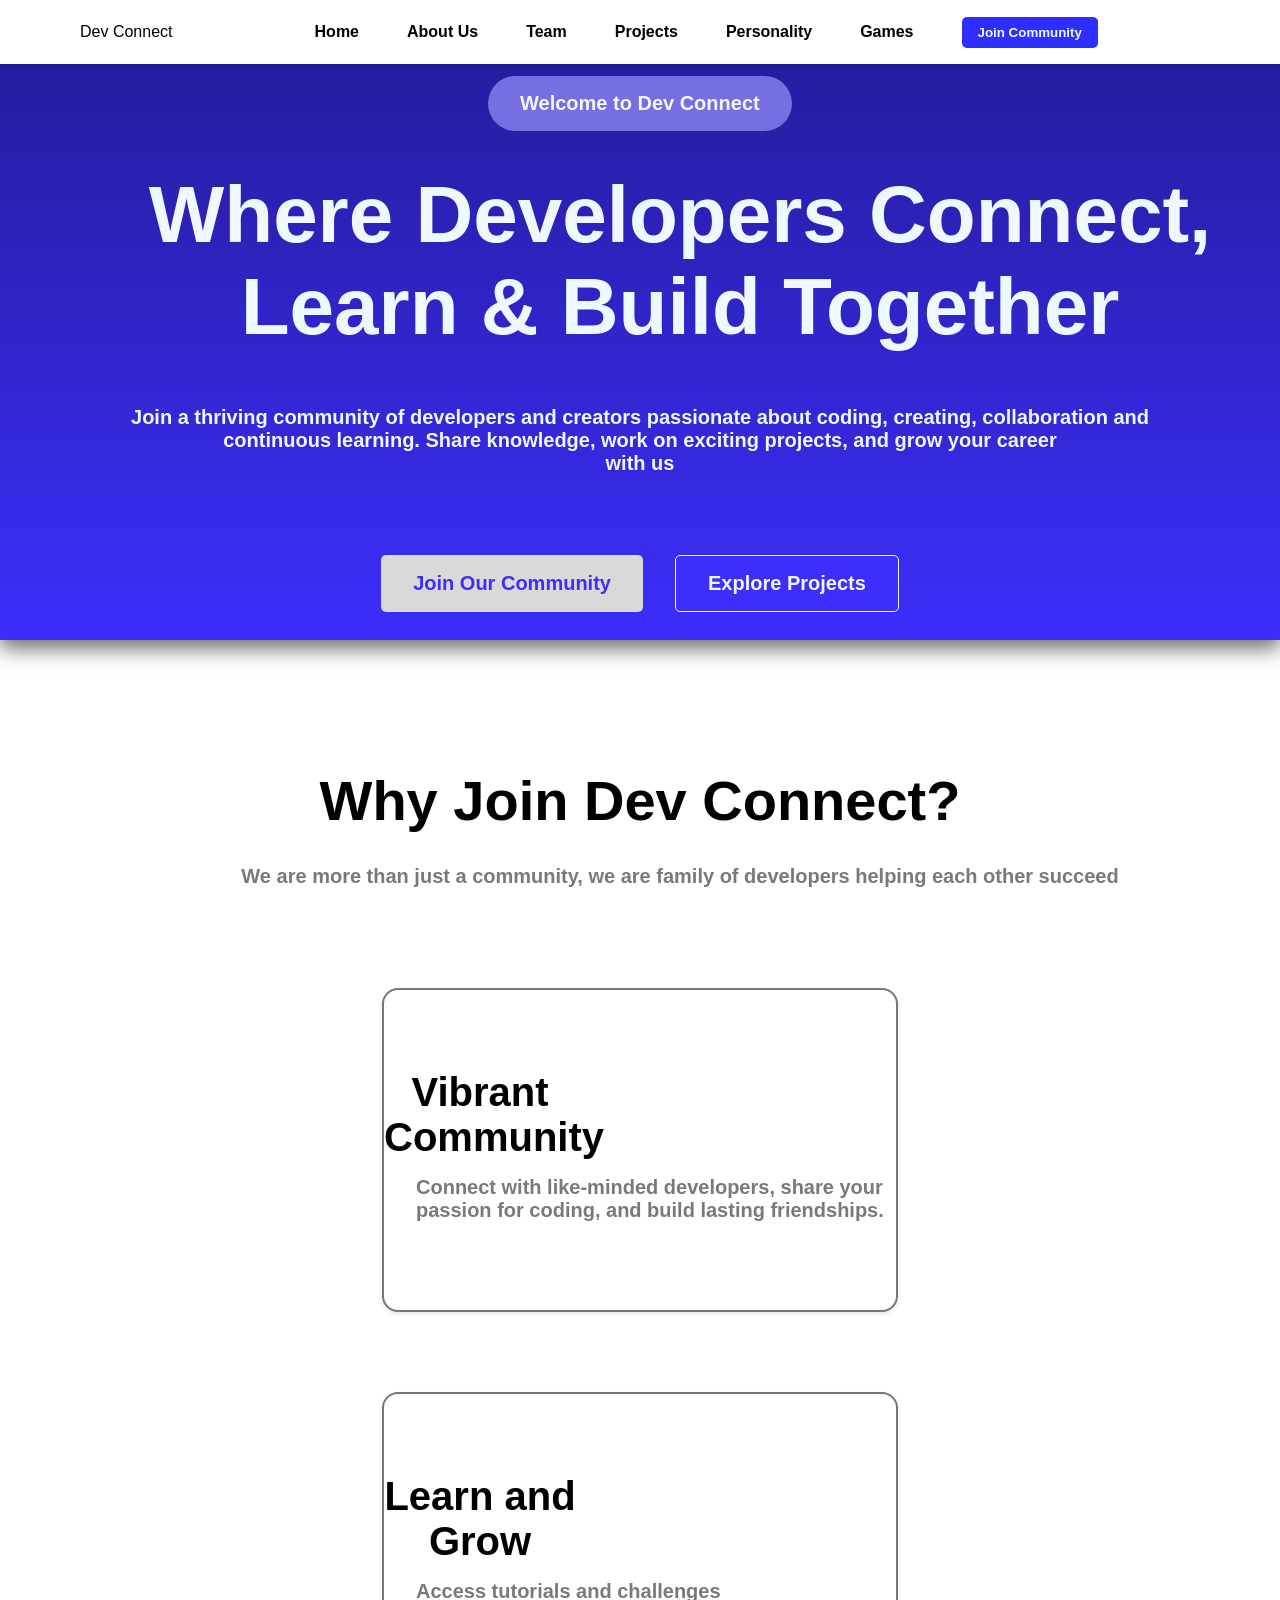
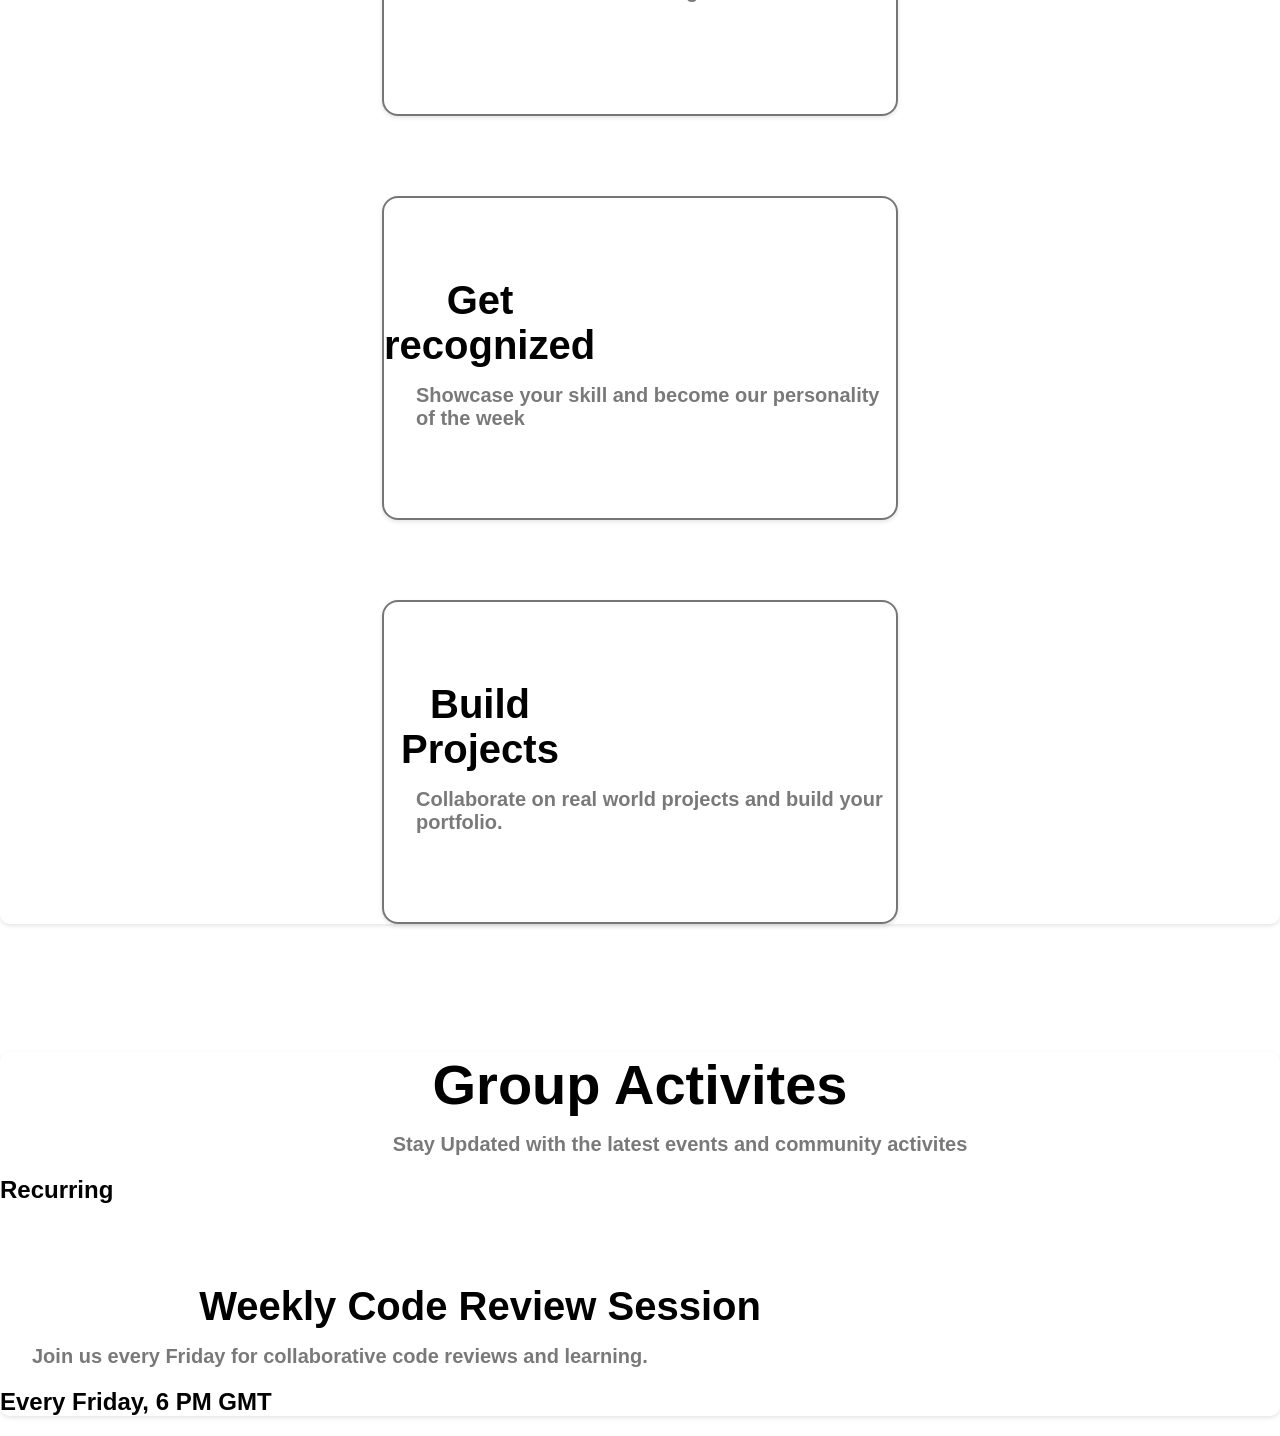
==== index.html @ ca30c30d "first commit" ====
<!DOCTYPE html>
<html lang="en">
<head>
    <meta charset="UTF-8">
    <meta name="viewport" content="width=device-width, initial-scale=1.0">
    <title>DevConnect</title>
    <link rel="stylesheet" href="style.css">
</head>
<body>

    <!------------------------------Header --------------------------------------------->

<header>
    <nav class="nav bd-grid">
        <div>
            <a href="#home" class="nav__logo">Dev Connect</a>
        </div>

            <div class="nav__menu" id="nav-menu">
                <ul class="nav__list">
                    <li class="nav__item"><a href="#home" class="nav__link active-link">Home</a></li>
                    <li class="nav__item"><a href="#about-us" class="nav__link">About Us</a></li>
                    <li class="nav__item"><a href="#team" class="nav__link">Team</a></li>
                    <li class="nav__item"><a href="#projects" class="nav__link">Projects</a></li>
                    <li class="nav__item"><a href="#personality" class="nav__link">Personality</a></li>
                    <li class="nav__item"><a href="#games" class="nav__link">Games</a></li>
                    <button>Join Community</button>
                        
                </ul>
            </div>

                <div class="nav__toggle" id="nav-toggle">
                    <i class='bx bx-menu'></i>
                </div>
    </nav>
</header>

<!------------------------------------------------HOME ------------------------------------------------------->

<div class="intro">
    <div class="welcome">Welcome to Dev Connect</div>
    <h1>Where Developers Connect,<br> Learn & Build Together</h1>
    <p class="p-home">Join a thriving community of developers and creators passionate about coding, creating, collaboration and <br> continuous learning. Share knowledge, work on exciting projects, and grow your career <br> with us</p>
            
    <div class="btn-div">
            <button class="community-btn"> Join Our Community</button> 
            <button class="explore-btn"> Explore Projects</button>
    </div>
</div>

<article class="art-home">
    <h1 class="article">Why Join Dev Connect?</h1>
    <p class="p-article">We are more than just a community, we are family of developers helping each other succeed</p>

    <div class="article-content">
        <h1 class="h1-cont">Vibrant Community</h1>
         <p class="p-cont">Connect with like-minded developers, share your passion for coding, and build lasting friendships.</p>
    </div>

    <div class="article-content">
        <h1 class="h1-cont">Learn and Grow</h1>
         <p class="p-cont">Access tutorials and challenges</p>
    </div>

    <div class="article-content">
        <h1 class="h1-cont">Get recognized</h1>
         <p class="p-cont">Showcase your skill and become our personality of the week</p>
    </div>

    <div class="article-content">
        <h1 class="h1-cont">Build Projects</h1>
         <p class="p-cont">Collaborate on real world projects and build your portfolio.</p>
    </div>

</article>



<article>
    <h1 class="article">Group Activites</h1>
    <p class="p-article">Stay Updated with the latest events and community activites</p>
        
    <div class="div-act">
            <div class="recurring">
                <h2 class="h2-act">Recurring</h2>
            </div>
        <h1 class="h1-cont">Weekly Code Review Session</h1>
        <p class="p-cont">Join us every Friday for collaborative code reviews and learning.</p>
        <h2 class="h2-cont">Every Friday, 6 PM GMT</h2>
    </div>



</article>



</body>
</html>
---- style.css ----
:root {
    --header-height: 4rem;
    --font-semi: 600;
    --hue-color: 240;
    --first-color: #F0F8FF;
    --second-color: #0004ffd3;
    --third-color: #000000;
    --gradient-1: #231B95;
    --gradient-2: #3C2EFB;
    --body-font: "Poppins", sans-serif;
    --big-font-size: 5rem;
    --h2-font-size: 1.25rem;
    --normal-font-size: .938rem;
    --smaller-font-size: .75rem;
}

/*=============================================== NAV =================================================*/
/* .nav {
    display: flex;
    gap: 100%;
    font-family: 'Poppins', sans-serif;
    margin-left: 5rem;
    align-items: center;
    width: 10rem;
}

.nav ul {
    display: flex;
    list-style: none;
    gap: 2rem;
    align-items: center;
    padding-left: 1rem;
}

li {
    width: 5rem;
    color: black;
} */


header {
    position: fixed;
    top: 0;
    left: 0;
    width: 100%;
    background-color: #fff;
    box-shadow: 0 2px 4px rgba(0, 0, 0, 0.1);
    z-index: 1000;
}

body {
    margin: 0;
    padding: 0;
    font-family: 'Poppins', sans-serif;
    width: 100%;
}

/*=============================================== NAV =================================================*/
.nav {
    display: flex;
    justify-content: space-between;
    align-items: center;
    padding: 0 5rem;
    height: var(--header-height);
    font-family: var(--body-font);
}

.nav ul {
    display: flex;
    list-style: none;
    gap: 3rem;
    align-items: center;
}

.nav li {
    color: var(--first-color);
    font-weight: var(--font-semi);
}

.nav a {
    color: var(--third-color);
    text-decoration: none;
    transition: color 0.3s ease;
}

.nav a:hover {
    color: var(--second-color);
}

button {
    background-color: var(--second-color);
    color: var(--first-color);
    border: none;
    padding: 0.5rem 1rem;
    border-radius: 5px;
    font-family: 'Poppins', sans-serif;
    font-weight: 600;
    cursor: pointer;
}

/*=======================================HOME =========================================*/
.intro {
  display: flex;
  flex-direction: column;
  justify-content: center;
  align-items: center;
  background: linear-gradient(180deg, var(--gradient-1), var(--gradient-2));
  width: screen;
  max-height: 29rem;
  height: 35rem;
  padding: 9rem 0 2rem 0;
  box-shadow: 0 8px 20px rgba(3, 2, 4, 0.6);
}

.welcome {
  color: #f0f8ff;
  font-family: "Poppins", sans-serif;
  font-weight: 600;
  font-size: var(--h2-font-size);
  background-color: #766fe2;
  width: 17rem;
  border-radius: 100px;
  padding: 1rem 0 1rem 2rem;
  margin: 1rem 0 -1rem 0;
  position: static;
}

h1 {
    color: #F0F8FF;
    font-family: 'Poppins', sans-serif;
    font-weight: 600;
    margin-left: 5rem;
    text-align: center;
    font-size: var(--big-font-size);
}

p {
    color: #F0F8FF;
    font-family: 'Poppins', sans-serif;
    font-weight: 600;
    margin-left: 5rem;
    text-align: center;
    font-size: var(--h2-font-size);
}

.p-home {
    margin: 0 0 5rem 0;
}

.community-btn {
    display: block;
    background-color: #D9D9D9;
    padding: 1rem 2rem;
    border-radius: 5px;
    font-size: var(--h2-font-size);
    color: #3C2EFB;
}

.explore-btn {
    display: block;
    background-color: #3C2EFB;
    padding: 1rem 2rem;
    border-radius: 5px;
    font-size: var(--h2-font-size);
    color: #F0F8FF;
    border-color: #F0F8FF;
    border: 1px solid #F0F8FF;
}

.btn-div {
    display: flex;
    gap: 2rem;
    justify-content: center;
    margin-bottom: 5rem;
    position: sticky;
}

/*===============================Article =================================*/

article {
    width: 100%;
    border-radius: 10px;
    box-shadow: 0 2px 4px rgba(0, 0, 0, 0.1);
    max-height: 400rem;
    /* padding: 5rem 0 5rem 5rem; */
}

.art-home {
  display: flex;
  flex-direction: column;
  justify-content: center;
  align-items: center;
}


.article {
    text-align: center;
    color: var(--third-color);
    font-family: var(--body-font);
    font-size: 3.5rem;
    font-weight: var(--font-semi);
    margin: 8rem 0 1rem 0 ;
}

.p-article {
    text-align: center;
    color: #00000086;
    font-family: var(--body-font);
    font-size: var(--h2-font-size);
    font-weight: 600;
    margin-top: 1rem;
}

.article-content {
    justify-content: center;
    margin: 5rem 0 0 0;
    border: 2px solid #635d5dd8;
    width: 40%;
    height: 20rem;
    border-radius: 1rem;
    box-shadow: 0 2px 4px rgba(0, 0, 0, 0.1);
}

.h1-cont {
    text-align: center;
    color: var(--third-color);
    font-family: var(--body-font);
    font-size: 2.5rem;
    margin: 5rem 20rem 0 0;
}

.p-cont {
    text-align: left;
    color: #00000086;
    font-family: var(--body-font);
    font-size: var(--h2-font-size);
    font-weight: 600;
    margin: 1rem 0 0 2rem;
}
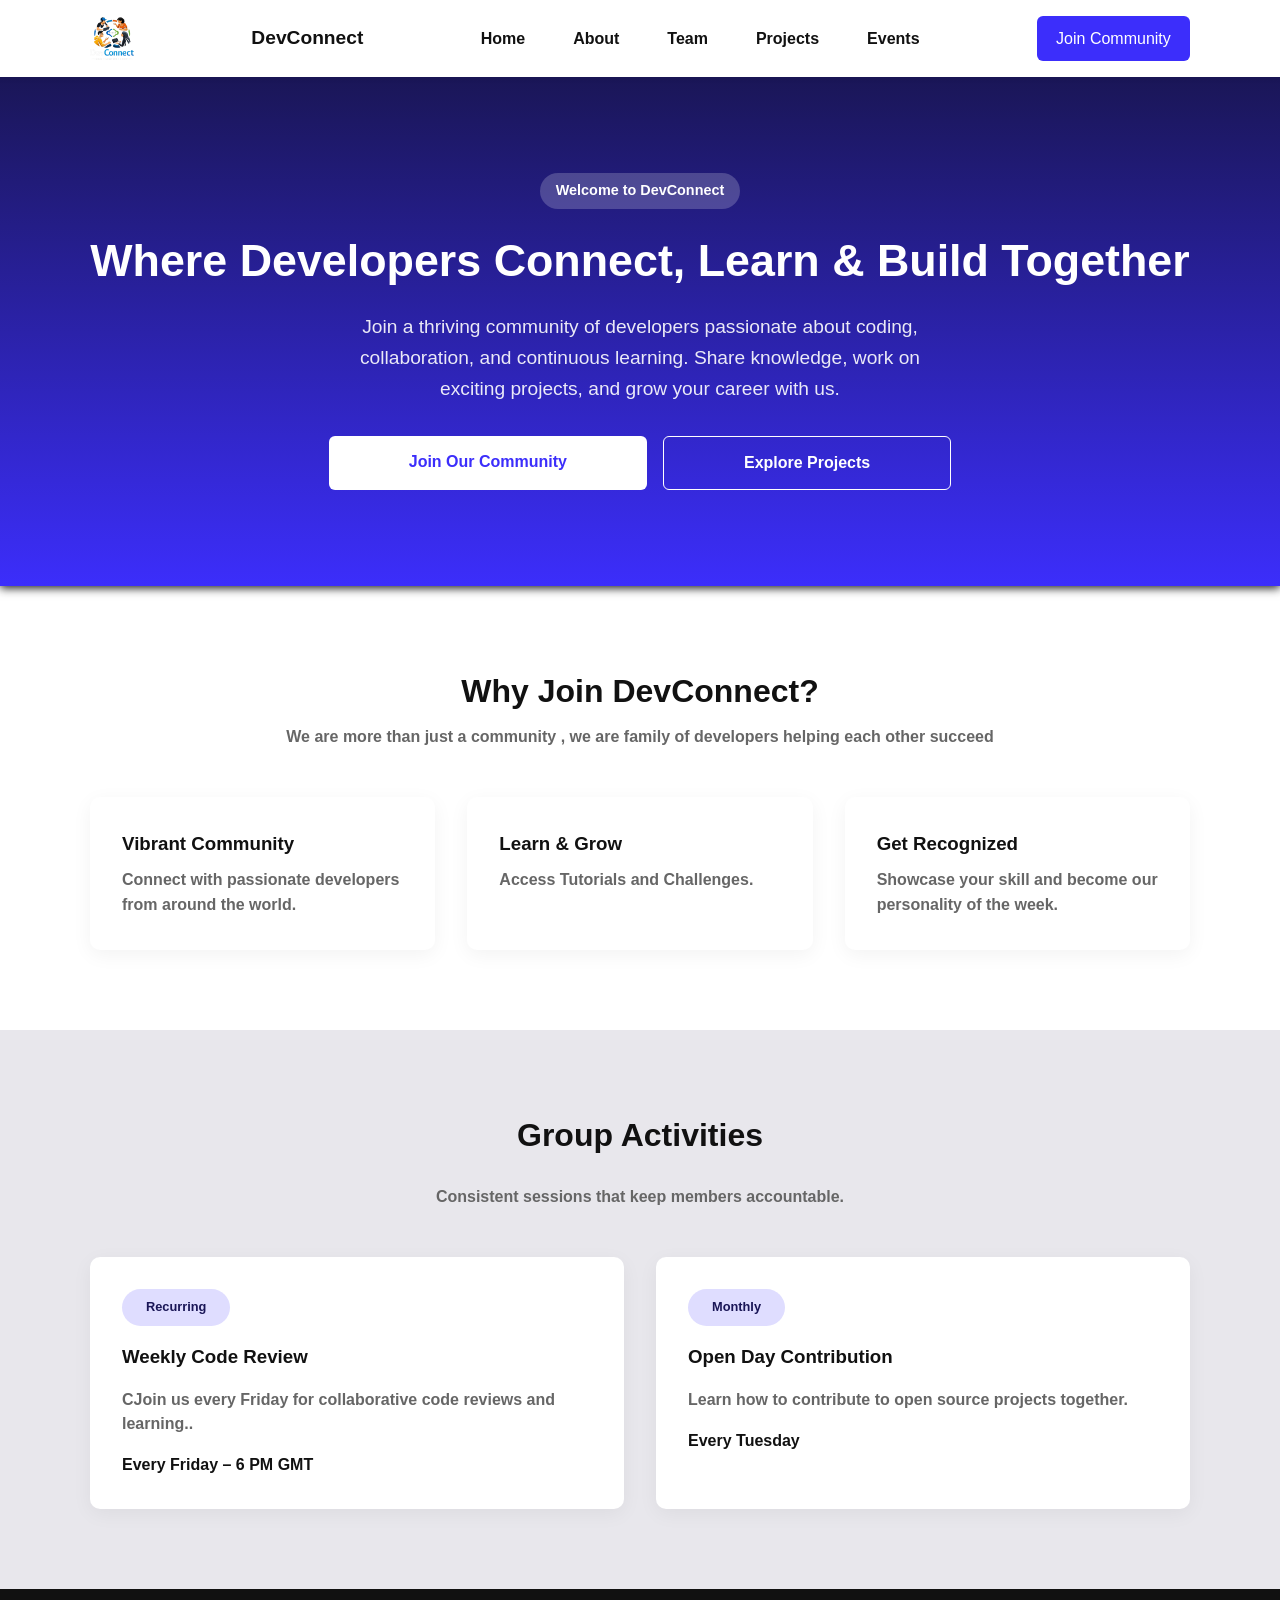
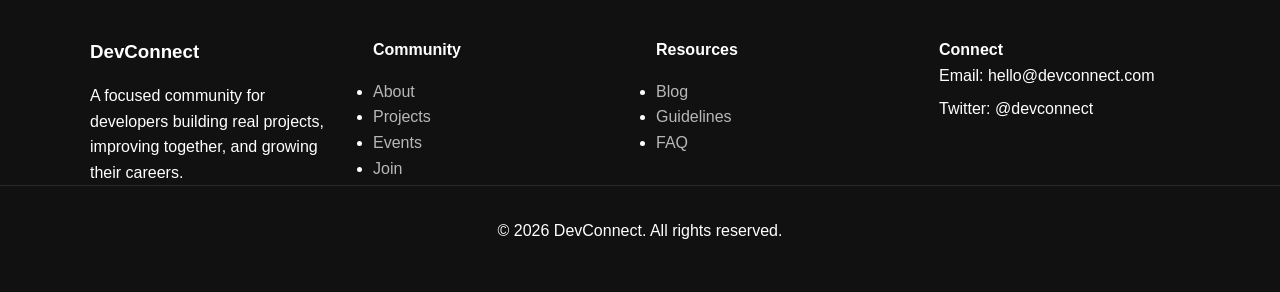
==== commit 0bfe487f: "changed the whole code" ====
--- a/index.html
+++ b/index.html
@@ -1,99 +1,154 @@
 <!DOCTYPE html>
 <html lang="en">
 <head>
-    <meta charset="UTF-8">
-    <meta name="viewport" content="width=device-width, initial-scale=1.0">
-    <title>DevConnect</title>
-    <link rel="stylesheet" href="style.css">
+  <meta charset="UTF-8" />
+  <meta name="viewport" content="width=device-width, initial-scale=1.0" />
+  <title>DevConnect</title>
+  <link rel="stylesheet" href="style.css" />
 </head>
 <body>
 
-    <!------------------------------Header --------------------------------------------->
+<header class="header">
+  <div class="container nav">
+    <img src="images/logo-1.png" alt="">
+    <a href="#" class="logo">DevConnect</a>
 
-<header>
-    <nav class="nav bd-grid">
-        <div>
-            <a href="#home" class="nav__logo">Dev Connect</a>
-        </div>
+    <nav>
+      <ul class="nav-links">
+        <li><a href="#">Home</a></li>
+        <li><a href="#">About</a></li>
+        <li><a href="#">Team</a></li>
+        <li><a href="#">Projects</a></li>
+        <li><a href="#">Events</a></li>
+      </ul>
+    </nav>
 
-            <div class="nav__menu" id="nav-menu">
-                <ul class="nav__list">
-                    <li class="nav__item"><a href="#home" class="nav__link active-link">Home</a></li>
-                    <li class="nav__item"><a href="#about-us" class="nav__link">About Us</a></li>
-                    <li class="nav__item"><a href="#team" class="nav__link">Team</a></li>
-                    <li class="nav__item"><a href="#projects" class="nav__link">Projects</a></li>
-                    <li class="nav__item"><a href="#personality" class="nav__link">Personality</a></li>
-                    <li class="nav__item"><a href="#games" class="nav__link">Games</a></li>
-                    <button>Join Community</button>
-                        
-                </ul>
-            </div>
-
-                <div class="nav__toggle" id="nav-toggle">
-                    <i class='bx bx-menu'></i>
-                </div>
-    </nav>
+    <a href="#" class="btn-primary">Join Community</a>
+  </div>
 </header>
 
-<!------------------------------------------------HOME ------------------------------------------------------->
+<!------------------------------------------------- HERO ----------------------------------------------------->
+<section class="hero">
+  <div class="container hero-content">
+    <span class="badge">Welcome to DevConnect</span>
+    <h1>Where Developers Connect, Learn & Build Together</h1>
+    <p class="hero-paragraph">
+      Join a  thriving community of developers passionate about  coding, collaboration, and  continuous learning. Share knowledge, work on exciting projects, and grow your career
+        with us. 
+    </p>
 
-<div class="intro">
-    <div class="welcome">Welcome to Dev Connect</div>
-    <h1>Where Developers Connect,<br> Learn & Build Together</h1>
-    <p class="p-home">Join a thriving community of developers and creators passionate about coding, creating, collaboration and <br> continuous learning. Share knowledge, work on exciting projects, and grow your career <br> with us</p>
-            
-    <div class="btn-div">
-            <button class="community-btn"> Join Our Community</button> 
-            <button class="explore-btn"> Explore Projects</button>
+    <div class="hero-buttons">
+      <a href="#" class="btn-light">Join Our Community</a>
+      <a href="#" class="btn-outline">Explore Projects</a>
     </div>
-</div>
+  </div>
+</section>
 
-<article class="art-home">
-    <h1 class="article">Why Join Dev Connect?</h1>
-    <p class="p-article">We are more than just a community, we are family of developers helping each other succeed</p>
-
-    <div class="article-content">
-        <h1 class="h1-cont">Vibrant Community</h1>
-         <p class="p-cont">Connect with like-minded developers, share your passion for coding, and build lasting friendships.</p>
+<!--------------------------------------------- WHY JOIN --------------------------------------------------->
+<section class="section">
+  <div class="container">
+    <div class="section-header">
+      <h2>Why Join DevConnect?</h2>
+      <p class="sectio-paragraph">We are more than just a community , we are family of developers helping each other succeed</p>
     </div>
 
-    <div class="article-content">
-        <h1 class="h1-cont">Learn and Grow</h1>
-         <p class="p-cont">Access tutorials and challenges</p>
+    <div class="grid-3">
+      <div class="card">
+        <h3>Vibrant Community</h3>
+        <p class="card-paragraph">Connect with passionate developers from around the world.</p>
+      </div>
+
+      <div class="card">
+        <h3>Learn & Grow</h3>
+        <p class="card-paragraph">Access Tutorials and Challenges.</p>
+      </div>
+
+      <div class="card">
+        <h3>Get Recognized </h3>
+        <p class="card-paragraph">Showcase your skill and become our personality of the week.</p>
+      </div>
+      
+      <!-- <div class="card">
+        <h3>Get Recognized </h3>
+        <p class="card-paragraph">Collaborate on real world projects and build your portfolio.</p>
+      </div> -->
+
+    </div>
+  </div>
+</section>
+
+<!------------------------------------------------ EVENTS -------------------------------------------------------->
+
+<section class="section alt-bg">
+  <div class="container">
+    <div class="section-header">
+      <h2>Group Activities</h2>
+      <p class="event-p">Consistent sessions that keep members accountable.</p>
     </div>
 
-    <div class="article-content">
-        <h1 class="h1-cont">Get recognized</h1>
-         <p class="p-cont">Showcase your skill and become our personality of the week</p>
+    <div class="grid-2">
+      <div class="event-card">
+        <span class="event-badge">Recurring</span>
+        <h3>Weekly Code Review</h3>
+        <p class="event-p">CJoin us every Friday for collaborative code reviews and learning..</p>
+        <strong>Every Friday – 6 PM GMT</strong>
+      </div>
+
+      <div class="event-card">
+        <span class="event-badge">Monthly</span>
+        <h3>Open Day Contribution</h3>
+        <p class="event-p">Learn how to contribute to open source projects together.</p>
+        <strong>Every Tuesday</strong>
+      </div>
+    </div>
+  </div>
+</section>
+
+<!------------------------------------ FOOTER --------------------------------------------->
+
+<footer class="footer">
+  <div class="container footer-grid">
+
+    <div class="footer-brand">
+      <h3>DevConnect</h3>
+      <p>
+        A focused community for developers building real projects,
+        improving together, and growing their careers.
+      </p>
     </div>
 
-    <div class="article-content">
-        <h1 class="h1-cont">Build Projects</h1>
-         <p class="p-cont">Collaborate on real world projects and build your portfolio.</p>
+    <div class="footer-links">
+      <h4>Community</h4>
+      <ul>
+        <li><a href="#">About</a></li>
+        <li><a href="#">Projects</a></li>
+        <li><a href="#">Events</a></li>
+        <li><a href="#">Join</a></li>
+      </ul>
     </div>
 
-</article>
-
-
-
-<article>
-    <h1 class="article">Group Activites</h1>
-    <p class="p-article">Stay Updated with the latest events and community activites</p>
-        
-    <div class="div-act">
-            <div class="recurring">
-                <h2 class="h2-act">Recurring</h2>
-            </div>
-        <h1 class="h1-cont">Weekly Code Review Session</h1>
-        <p class="p-cont">Join us every Friday for collaborative code reviews and learning.</p>
-        <h2 class="h2-cont">Every Friday, 6 PM GMT</h2>
+    <div class="footer-links">
+      <h4>Resources</h4>
+      <ul>
+        <li><a href="#">Blog</a></li>
+        <li><a href="#">Guidelines</a></li>
+        <li><a href="#">FAQ</a></li>
+      </ul>
     </div>
 
+    <div class="footer-contact">
+      <h4>Connect</h4>
+      <p>Email: hello@devconnect.com</p>
+      <p>Twitter: @devconnect</p>
+    </div>
 
+  </div>
 
-</article>
-
+  <div class="footer-bottom">
+    <p>© 2026 DevConnect. All rights reserved.</p>
+  </div>
+</footer>
 
 
 </body>
-</html>+</html>
--- a/style.css
+++ b/style.css
@@ -1,239 +1,347 @@
 :root {
-    --header-height: 4rem;
-    --font-semi: 600;
-    --hue-color: 240;
-    --first-color: #F0F8FF;
-    --second-color: #0004ffd3;
-    --third-color: #000000;
-    --gradient-1: #231B95;
-    --gradient-2: #3C2EFB;
-    --body-font: "Poppins", sans-serif;
-    --big-font-size: 5rem;
-    --h2-font-size: 1.25rem;
-    --normal-font-size: .938rem;
-    --smaller-font-size: .75rem;
-}
-
-/*=============================================== NAV =================================================*/
-/* .nav {
-    display: flex;
-    gap: 100%;
-    font-family: 'Poppins', sans-serif;
-    margin-left: 5rem;
+  --primary: #3C2EFB;
+  --primary-dark: #1a1657;
+  --light: #F0F8FF;
+  --dark: #111;
+  --gray: #666;
+  --max-width: 1100px;
+}
+
+* {
+  box-sizing: border-box;
+  margin: 0;
+  padding: 0;
+}
+
+body {
+  font-family: "Poppins", sans-serif;
+  line-height: 1.6;
+  color: var(--dark);
+}
+
+.container {
+  width: 90%;
+  max-width: var(--max-width);
+  margin: auto;
+}
+
+/* ================= NAV ================= */
+
+.header {
+  background: #fff;
+  box-shadow: 0 2px 6px rgba(0,0,0,0.05);
+  position: sticky;
+  top: 0;
+  z-index: 1000;
+}
+
+.nav {
+  display: flex;
+  justify-content: space-between;
+  align-items: center;
+  padding: 1rem 0;
+}
+
+.logo {
+  font-weight: 700;
+  font-size: 1.2rem;
+  text-decoration: none;
+  color: var(--dark);
+}
+
+.nav-links {
+  list-style: none;
+  display: flex;
+  gap: 3rem;
+}
+
+.nav-links a {
+  text-decoration: none;
+  color: var(--dark);
+  font-weight: 600;
+}
+
+.btn-primary {
+  background: var(--primary);
+  color: white;
+  padding: 0.6rem 1.2rem;
+  border-radius: 6px;
+  text-decoration: none;
+}
+
+img {
+  max-width: 4%;
+  display: block;
+}
+
+/* ================= HERO ================= */
+
+.hero {
+  background: linear-gradient(180deg, var(--primary-dark), var(--primary));
+  color: white;
+  padding: 6rem 0;
+  text-align: center;
+  box-shadow: 0 2px 9px rgba(0, 0, 0, 0.904);
+}
+
+.hero h1 {
+  font-size: 2.8rem;
+  margin: 1rem 0;
+}
+
+.hero p {
+  max-width: 600px;
+  margin: auto;
+  opacity: 0.9;
+}
+
+.badge {
+  display: inline-block;
+  font-weight: 600;
+  background: rgba(255,255,255,0.2);
+  padding: 0.4rem 1rem;
+  border-radius: 50px;
+  font-size: 0.9rem;
+}
+
+.hero-buttons {
+  margin-top: 2rem;
+  display: flex;
+  justify-content: center;
+  gap: 1rem;
+  flex-wrap: wrap;
+}
+
+.btn-light {
+  background: white;
+  color: var(--primary);
+  padding: 0.8rem 5rem;
+  font-weight: 600;
+  border-radius: 6px;
+  text-decoration: none;
+}
+
+.btn-outline {
+  border: 1px solid white;
+  color: white;
+  font-weight: 600;
+  padding: 0.8rem 5rem;
+  border-radius: 6px;
+  text-decoration: none;
+}
+
+.sectio-paragraph {
+    color: var(--gray);
+    font-size: 1rem;
+    line-height: 1.5;
+    font-weight: 600;
+}
+
+.card-paragraph {
+    color: var(--gray);
+    font-size: 1rem;
+    font-weight: 600;
+    /* line-height: 1.4; */
+    margin-top: 0.5rem;
+}
+
+.hero-paragraph {
+    font-size: 1.2rem;
+    line-height: 1.6;
+    /* max-width: 700px; */
+    /* margin: 1rem auto 0; */
+    font-weight: 500;
+}
+/* ================= SECTIONS ================= */
+
+.section {
+  padding: 5rem 0;
+}
+
+.section-header {
+  text-align: center;
+  margin-bottom: 3rem;
+}
+
+.section-header h2 {
+  font-size: 2rem;
+  margin-bottom: 0.5rem;
+}
+
+.section-header p {
+  color: var(--gray);
+}
+
+/* ================= GRID ================= */
+
+.grid-3 {
+  display: grid;
+  grid-template-columns: repeat(3, 1fr);
+  gap: 2rem;
+}
+
+.grid-2 {
+  display: grid;
+  grid-template-columns: repeat(2, 1fr);
+  gap: 2rem;
+}
+
+.card, .event-card {
+  padding: 2rem;
+  border-radius: 10px;
+  background: #fff;
+  box-shadow: 0 5px 20px rgba(0,0,0,0.05);
+}
+
+.event-badge {
+  display: inline-block;
+  background: #DFDDFF;
+  color: var(--primary-dark);
+  padding: 0.5rem 1.5rem;
+  font-weight: 600;
+  border-radius: 50px;
+  font-size: 0.8rem;
+  margin-bottom: 1rem;
+}
+
+.alt-bg {
+  background: #C5C4CF66;
+}
+
+.event-p {
+    color: var(--gray);
+    font-size: 1rem;
+    line-height: 1.5;
+    font-weight: 600;
+    margin-bottom: 1rem;
+    padding: 1rem 0 0 0 ;
+}
+
+/* ==============================================Footer ========================================== */
+
+.footer {
+  background: var(--dark);
+  color: white;
+  padding: 3rem 0;
+}
+
+.footer-grid {
+  display: grid;
+  grid-template-columns: repeat(4, 1fr);
+  gap: 2rem;
+}
+
+.footer-brand h3 {
+  margin-bottom: 1rem;
+}
+
+.footer-links h4 {
+  margin-bottom: 1rem;
+}
+
+.footer-links ul li a {
+  color: rgba(255,255,255,0.7);
+  text-decoration: none;
+}
+
+.footer-contact p {
+  margin-bottom: 0.5rem;
+}
+
+.footer-bottom {
+  text-align: center;
+  padding-top: 2rem;
+  border-top: 1px solid rgba(255,255,255,0.1);
+}
+
+/* ================= RESPONSIVE ================= */
+
+/* @media (max-width: 900px) {
+  .grid-3 {
+    grid-template-columns: 1fr 1fr;
+  }
+
+  .grid-2 {
+    grid-template-columns: 1fr;
+  }
+
+  .hero h1 {
+    font-size: 2.2rem;
+  }
+}
+
+@media (max-width: 600px) {
+  .nav-links {
+    display: none;
+  }
+
+  .hero h1 {
+    font-size: 1.8rem;
+  }
+
+  .grid-3 {
+    grid-template-columns: 1fr;
+  }
+} */
+
+@media (max-width: 992px) {
+
+  .grid-3 {
+    grid-template-columns: repeat(2, 1fr);
+  }
+
+  .footer-grid {
+    grid-template-columns: repeat(2, 1fr);
+  }
+
+  .hero h1 {
+    font-size: 2.4rem;
+  }
+
+  .btn-light,
+  .btn-outline {
+    padding: 0.8rem 3rem;
+  }
+}
+
+@media (max-width: 768px) {
+
+  /* Navigation */
+  .nav-links {
+    display: none;
+  }
+
+  /* Hero */
+  .hero {
+    padding: 4rem 0;
+  }
+
+  .hero h1 {
+    font-size: 2rem;
+  }
+
+  .hero-paragraph {
+    font-size: 1rem;
+  }
+
+  .hero-buttons {
+    flex-direction: column;
     align-items: center;
-    width: 10rem;
-}
-
-.nav ul {
-    display: flex;
-    list-style: none;
-    gap: 2rem;
-    align-items: center;
-    padding-left: 1rem;
-}
-
-li {
-    width: 5rem;
-    color: black;
-} */
-
-
-header {
-    position: fixed;
-    top: 0;
-    left: 0;
-    width: 100%;
-    background-color: #fff;
-    box-shadow: 0 2px 4px rgba(0, 0, 0, 0.1);
-    z-index: 1000;
-}
-
-body {
-    margin: 0;
-    padding: 0;
-    font-family: 'Poppins', sans-serif;
-    width: 100%;
-}
-
-/*=============================================== NAV =================================================*/
-.nav {
-    display: flex;
-    justify-content: space-between;
-    align-items: center;
-    padding: 0 5rem;
-    height: var(--header-height);
-    font-family: var(--body-font);
-}
-
-.nav ul {
-    display: flex;
-    list-style: none;
-    gap: 3rem;
-    align-items: center;
-}
-
-.nav li {
-    color: var(--first-color);
-    font-weight: var(--font-semi);
-}
-
-.nav a {
-    color: var(--third-color);
-    text-decoration: none;
-    transition: color 0.3s ease;
-}
-
-.nav a:hover {
-    color: var(--second-color);
-}
-
-button {
-    background-color: var(--second-color);
-    color: var(--first-color);
-    border: none;
-    padding: 0.5rem 1rem;
-    border-radius: 5px;
-    font-family: 'Poppins', sans-serif;
-    font-weight: 600;
-    cursor: pointer;
-}
-
-/*=======================================HOME =========================================*/
-.intro {
-  display: flex;
-  flex-direction: column;
-  justify-content: center;
-  align-items: center;
-  background: linear-gradient(180deg, var(--gradient-1), var(--gradient-2));
-  width: screen;
-  max-height: 29rem;
-  height: 35rem;
-  padding: 9rem 0 2rem 0;
-  box-shadow: 0 8px 20px rgba(3, 2, 4, 0.6);
-}
-
-.welcome {
-  color: #f0f8ff;
-  font-family: "Poppins", sans-serif;
-  font-weight: 600;
-  font-size: var(--h2-font-size);
-  background-color: #766fe2;
-  width: 17rem;
-  border-radius: 100px;
-  padding: 1rem 0 1rem 2rem;
-  margin: 1rem 0 -1rem 0;
-  position: static;
-}
-
-h1 {
-    color: #F0F8FF;
-    font-family: 'Poppins', sans-serif;
-    font-weight: 600;
-    margin-left: 5rem;
+  }
+
+  .btn-light,
+  .btn-outline {
+    width: 80%;
     text-align: center;
-    font-size: var(--big-font-size);
-}
-
-p {
-    color: #F0F8FF;
-    font-family: 'Poppins', sans-serif;
-    font-weight: 600;
-    margin-left: 5rem;
-    text-align: center;
-    font-size: var(--h2-font-size);
-}
-
-.p-home {
-    margin: 0 0 5rem 0;
-}
-
-.community-btn {
-    display: block;
-    background-color: #D9D9D9;
-    padding: 1rem 2rem;
-    border-radius: 5px;
-    font-size: var(--h2-font-size);
-    color: #3C2EFB;
-}
-
-.explore-btn {
-    display: block;
-    background-color: #3C2EFB;
-    padding: 1rem 2rem;
-    border-radius: 5px;
-    font-size: var(--h2-font-size);
-    color: #F0F8FF;
-    border-color: #F0F8FF;
-    border: 1px solid #F0F8FF;
-}
-
-.btn-div {
-    display: flex;
-    gap: 2rem;
-    justify-content: center;
-    margin-bottom: 5rem;
-    position: sticky;
-}
-
-/*===============================Article =================================*/
-
-article {
-    width: 100%;
-    border-radius: 10px;
-    box-shadow: 0 2px 4px rgba(0, 0, 0, 0.1);
-    max-height: 400rem;
-    /* padding: 5rem 0 5rem 5rem; */
-}
-
-.art-home {
-  display: flex;
-  flex-direction: column;
-  justify-content: center;
-  align-items: center;
-}
-
-
-.article {
-    text-align: center;
-    color: var(--third-color);
-    font-family: var(--body-font);
-    font-size: 3.5rem;
-    font-weight: var(--font-semi);
-    margin: 8rem 0 1rem 0 ;
-}
-
-.p-article {
-    text-align: center;
-    color: #00000086;
-    font-family: var(--body-font);
-    font-size: var(--h2-font-size);
-    font-weight: 600;
-    margin-top: 1rem;
-}
-
-.article-content {
-    justify-content: center;
-    margin: 5rem 0 0 0;
-    border: 2px solid #635d5dd8;
-    width: 40%;
-    height: 20rem;
-    border-radius: 1rem;
-    box-shadow: 0 2px 4px rgba(0, 0, 0, 0.1);
-}
-
-.h1-cont {
-    text-align: center;
-    color: var(--third-color);
-    font-family: var(--body-font);
-    font-size: 2.5rem;
-    margin: 5rem 20rem 0 0;
-}
-
-.p-cont {
-    text-align: left;
-    color: #00000086;
-    font-family: var(--body-font);
-    font-size: var(--h2-font-size);
-    font-weight: 600;
-    margin: 1rem 0 0 2rem;
-}+  }
+
+  /* Grids */
+  .grid-3,
+  .grid-2 {
+    grid-template-columns: 1fr;
+  }
+
+  .section {
+    padding: 3rem 0;
+  }
+}
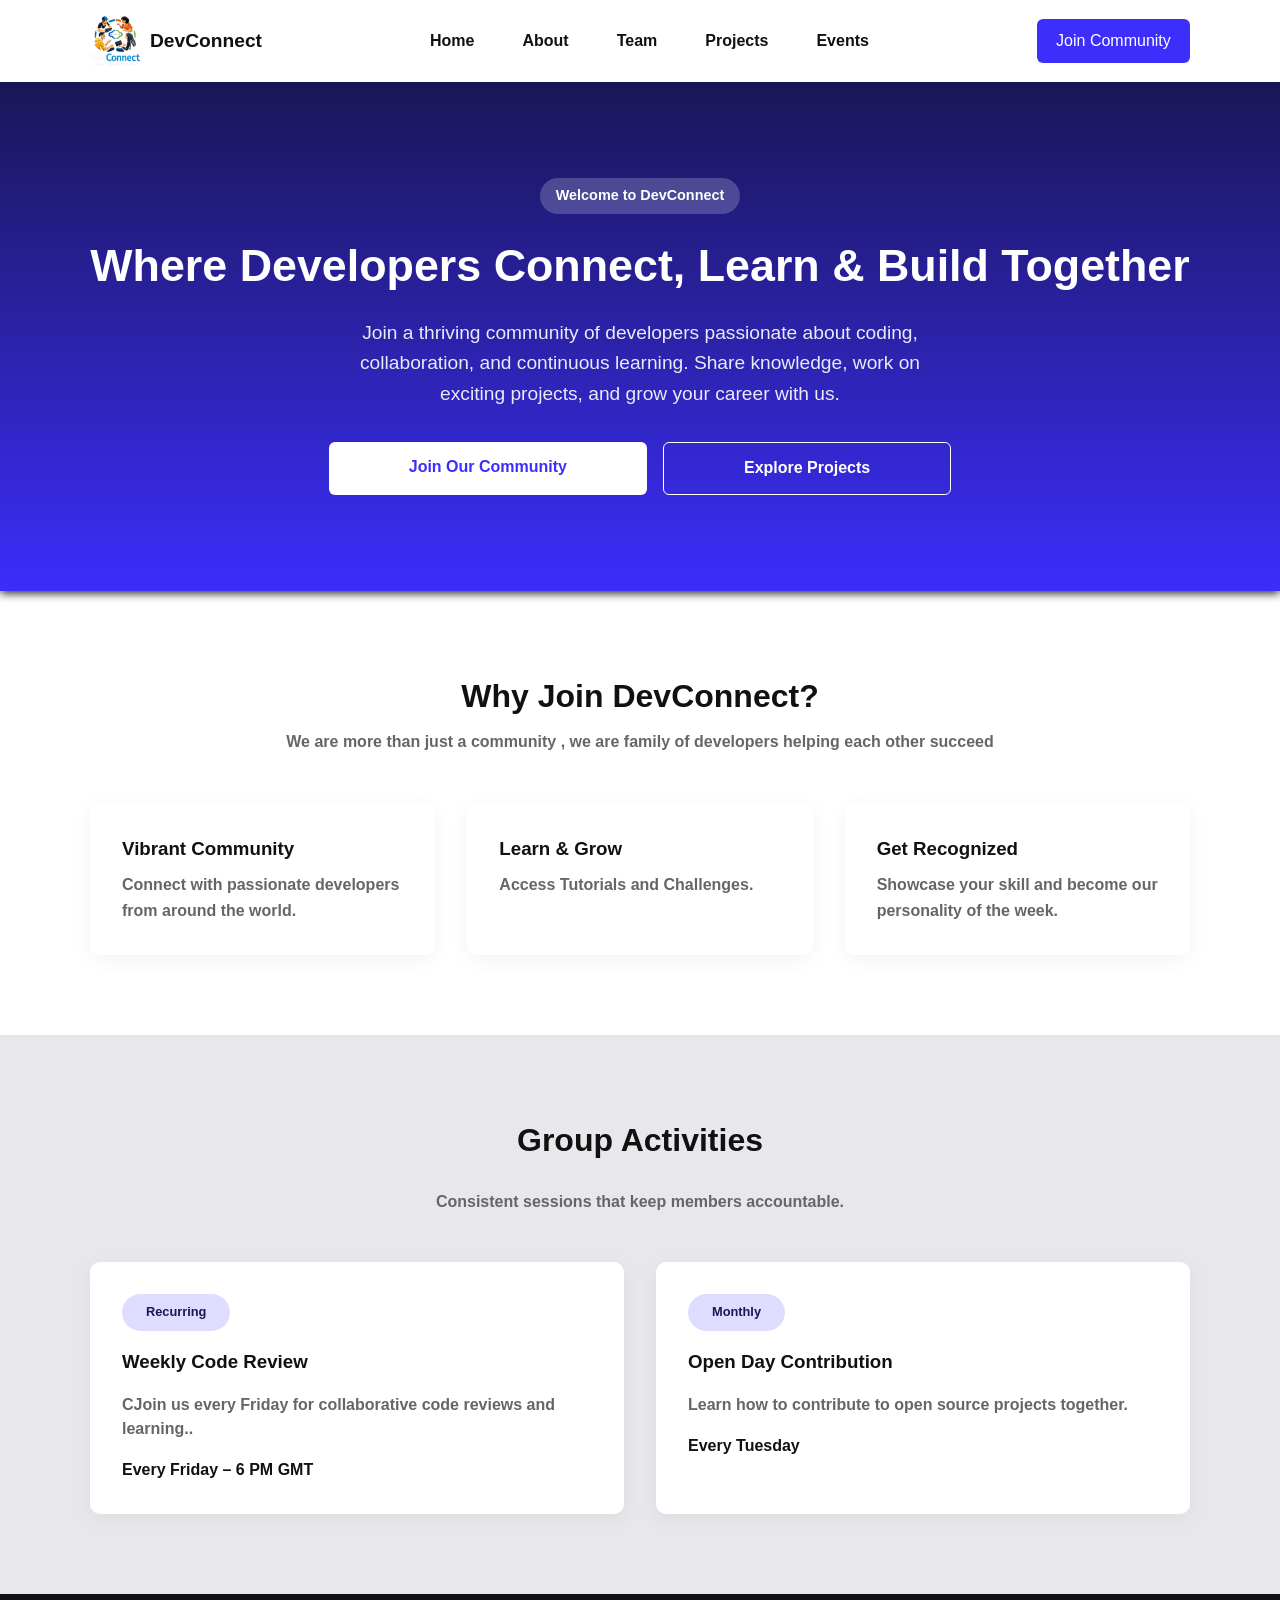
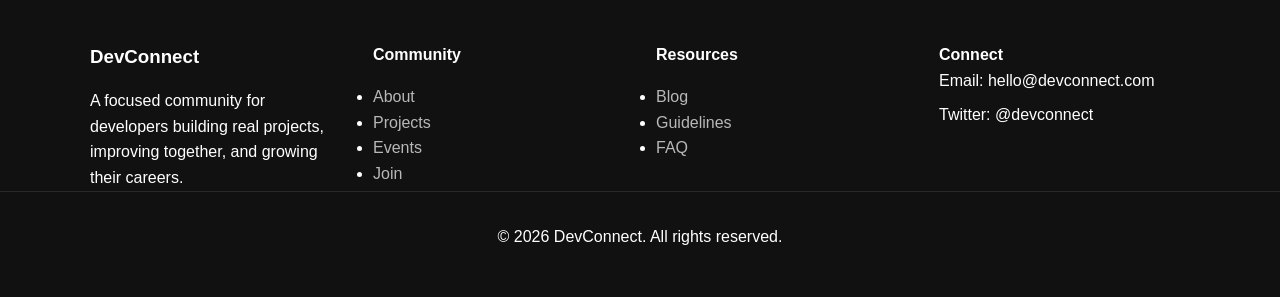
==== commit 68673bb8: "Merge pull request #1 from jomoCode/fix-header fix: malaligned header styles" ====
--- a/index.html
+++ b/index.html
@@ -10,8 +10,10 @@
 
 <header class="header">
   <div class="container nav">
-    <img src="images/logo-1.png" alt="">
-    <a href="#" class="logo">DevConnect</a>
+        <div class="logo-container">
+          <img src="images/logo-1.png" alt="" class="logo-img" />
+          <a href="#" class="logo">DevConnect</a>
+        </div>
 
     <nav>
       <ul class="nav-links">
--- a/style.css
+++ b/style.css
@@ -42,6 +42,18 @@
   padding: 1rem 0;
 }
 
+.logo-container {
+  display: flex;
+  flex-direction: row;
+  align-items: center;
+  gap: 10px;
+}
+
+.logo-img {
+  width: 50px;
+  height: 50px;
+}
+
 .logo {
   font-weight: 700;
   font-size: 1.2rem;
@@ -67,11 +79,6 @@
   padding: 0.6rem 1.2rem;
   border-radius: 6px;
   text-decoration: none;
-}
-
-img {
-  max-width: 4%;
-  display: block;
 }
 
 /* ================= HERO ================= */
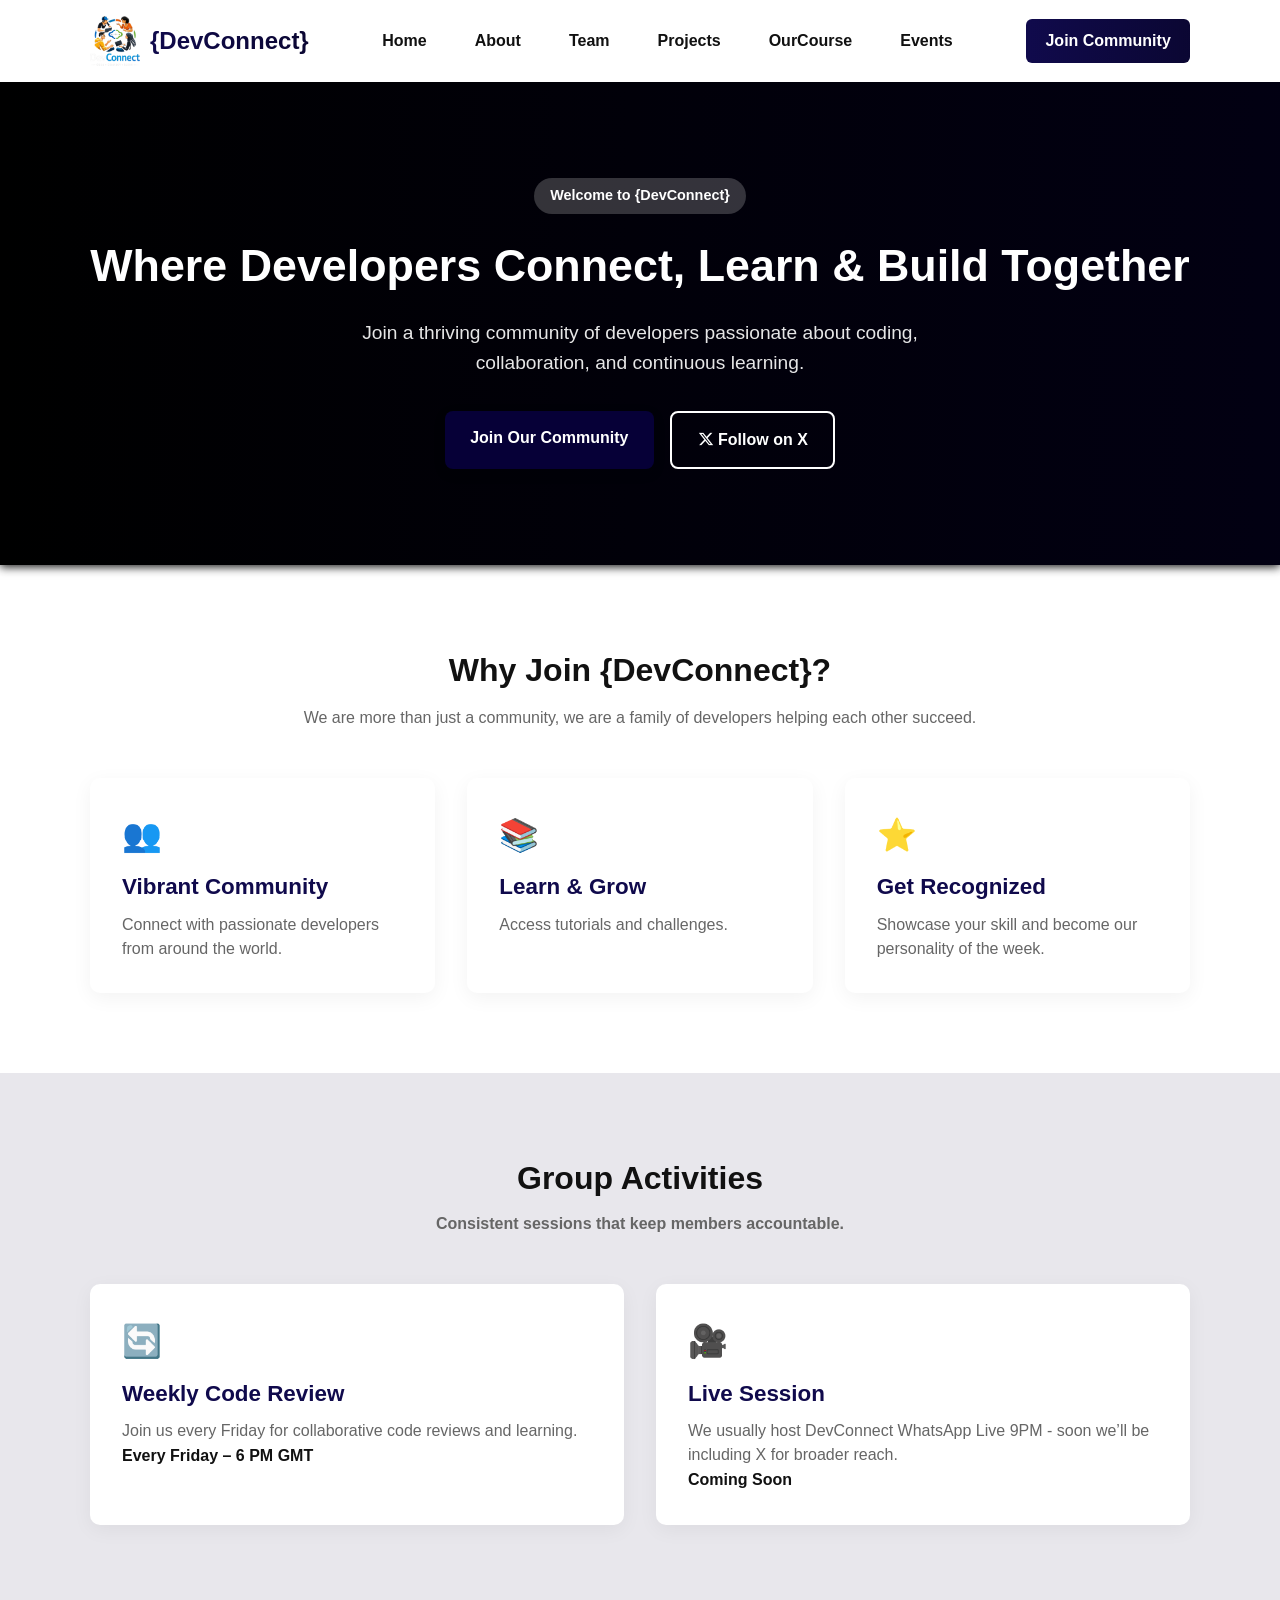
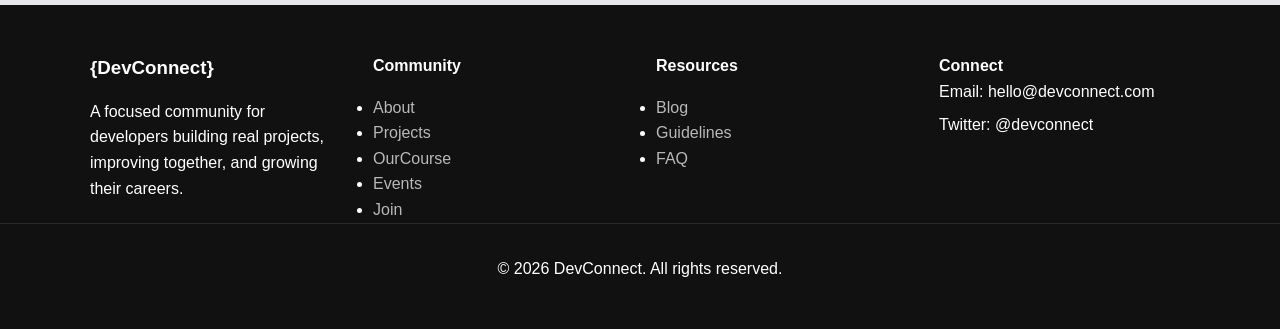
==== commit aa968220: "feat: finalize responsive design and add video integration This update introduces comprehensive resp" ====
--- a/index.html
+++ b/index.html
@@ -4,115 +4,115 @@
   <meta charset="UTF-8" />
   <meta name="viewport" content="width=device-width, initial-scale=1.0" />
   <title>DevConnect</title>
-  <link rel="stylesheet" href="style.css" />
+  <link rel="stylesheet" href="css/style.css" />
+  <link rel="stylesheet" href="https://cdnjs.cloudflare.com/ajax/libs/font-awesome/6.5.1/css/all.min.css">
 </head>
 <body>
 
 <header class="header">
   <div class="container nav">
-        <div class="logo-container">
-          <img src="images/logo-1.png" alt="" class="logo-img" />
-          <a href="#" class="logo">DevConnect</a>
-        </div>
+    <div class="logo-container">
+      <img src="images/logo-1.png" alt="DevConnect Logo" class="logo-img" />
+      <a href="index.html" class="logo">{DevConnect}</a>
+    </div>
 
     <nav>
       <ul class="nav-links">
-        <li><a href="#">Home</a></li>
-        <li><a href="#">About</a></li>
+        <li><a href="index.html">Home</a></li>
+        <li><a href="about.html">About</a></li>
         <li><a href="#">Team</a></li>
-        <li><a href="#">Projects</a></li>
-        <li><a href="#">Events</a></li>
+        <li><a href="projects.html">Projects</a></li>
+        <li><a href="our-course.html">OurCourse</a></li>
+        <li><a href="events.html">Events</a></li>
       </ul>
     </nav>
 
-    <a href="#" class="btn-primary">Join Community</a>
+    <a href="#" class="btn-primary" id="joinBtn">Join Community</a>
+    <div class="hamburger">☰</div>
   </div>
 </header>
 
 <!------------------------------------------------- HERO ----------------------------------------------------->
 <section class="hero">
   <div class="container hero-content">
-    <span class="badge">Welcome to DevConnect</span>
-    <h1>Where Developers Connect, Learn & Build Together</h1>
-    <p class="hero-paragraph">
-      Join a  thriving community of developers passionate about  coding, collaboration, and  continuous learning. Share knowledge, work on exciting projects, and grow your career
-        with us. 
+    <span class="badge">Welcome to {DevConnect}</span>
+    <h1 id="hero-heading">Where Developers Connect, Learn & Build Together</h1>
+    <p id="hero-paragraph" class="hero-paragraph">
+      Join a thriving community of developers passionate about coding, collaboration, and continuous learning.
     </p>
-
     <div class="hero-buttons">
       <a href="#" class="btn-light">Join Our Community</a>
-      <a href="#" class="btn-outline">Explore Projects</a>
+      <a href="https://x.com/DevC0nnect" target="_blank" class="btn-outline follow-x">
+        <i class="fab fa-x-twitter"></i> Follow on X
+      </a>
     </div>
   </div>
 </section>
-
 <!--------------------------------------------- WHY JOIN --------------------------------------------------->
 <section class="section">
   <div class="container">
     <div class="section-header">
-      <h2>Why Join DevConnect?</h2>
-      <p class="sectio-paragraph">We are more than just a community , we are family of developers helping each other succeed</p>
+      <h2>Why Join {DevConnect}?</h2>
+      <p class="section-paragraph">
+        We are more than just a community, we are a family of developers helping each other succeed.
+      </p>
     </div>
 
     <div class="grid-3">
       <div class="card">
+        <div class="card-icon">👥</div>
         <h3>Vibrant Community</h3>
         <p class="card-paragraph">Connect with passionate developers from around the world.</p>
       </div>
 
       <div class="card">
+        <div class="card-icon">📚</div>
         <h3>Learn & Grow</h3>
-        <p class="card-paragraph">Access Tutorials and Challenges.</p>
+        <p class="card-paragraph">Access tutorials and challenges.</p>
       </div>
 
       <div class="card">
-        <h3>Get Recognized </h3>
+        <div class="card-icon">⭐</div>
+        <h3>Get Recognized</h3>
         <p class="card-paragraph">Showcase your skill and become our personality of the week.</p>
-      </div>
-      
-      <!-- <div class="card">
-        <h3>Get Recognized </h3>
-        <p class="card-paragraph">Collaborate on real world projects and build your portfolio.</p>
-      </div> -->
-
-    </div>
-  </div>
-</section>
-
-<!------------------------------------------------ EVENTS -------------------------------------------------------->
-
-<section class="section alt-bg">
-  <div class="container">
-    <div class="section-header">
-      <h2>Group Activities</h2>
-      <p class="event-p">Consistent sessions that keep members accountable.</p>
-    </div>
-
-    <div class="grid-2">
-      <div class="event-card">
-        <span class="event-badge">Recurring</span>
-        <h3>Weekly Code Review</h3>
-        <p class="event-p">CJoin us every Friday for collaborative code reviews and learning..</p>
-        <strong>Every Friday – 6 PM GMT</strong>
-      </div>
-
-      <div class="event-card">
-        <span class="event-badge">Monthly</span>
-        <h3>Open Day Contribution</h3>
-        <p class="event-p">Learn how to contribute to open source projects together.</p>
-        <strong>Every Tuesday</strong>
       </div>
     </div>
   </div>
 </section>
 
+
+<!------------------------------------------------ EVENTS -------------------------------------------------------->
+<section class="section alt-bg">
+  <div class="container">
+    <div class="section-header">
+      <h2>Group Activities</h2>
+      <p class="sectio-paragraph">Consistent sessions that keep members accountable.</p>
+    </div>
+
+    <div class="grid-2">
+      <div class="card">
+        <div class="card-icon">🔄</div>
+        <h3>Weekly Code Review</h3>
+        <p class="card-paragraph">Join us every Friday for collaborative code reviews and learning.</p>
+        <strong>Every Friday – 6 PM GMT</strong>
+      </div>
+
+      <div class="card">
+        <div class="card-icon">🎥</div>
+        <h3>Live Session</h3>
+        <p class="card-paragraph">
+          We usually host DevConnect WhatsApp Live 9PM - soon we’ll be including X for broader reach.
+        </p>
+        <strong>Coming Soon</strong>
+      </div>
+    </div>
+  </div>
+</section>
 <!------------------------------------ FOOTER --------------------------------------------->
-
 <footer class="footer">
   <div class="container footer-grid">
-
     <div class="footer-brand">
-      <h3>DevConnect</h3>
+      <h3>{DevConnect}</h3>
       <p>
         A focused community for developers building real projects,
         improving together, and growing their careers.
@@ -122,9 +122,10 @@
     <div class="footer-links">
       <h4>Community</h4>
       <ul>
-        <li><a href="#">About</a></li>
-        <li><a href="#">Projects</a></li>
-        <li><a href="#">Events</a></li>
+        <li><a href="about_us.html">About</a></li>
+        <li><a href="projects.html">Projects</a></li>
+        <li><a href="our-course.html">OurCourse</a></li>
+        <li><a href="events.html">Events</a></li>
         <li><a href="#">Join</a></li>
       </ul>
     </div>
@@ -143,14 +144,16 @@
       <p>Email: hello@devconnect.com</p>
       <p>Twitter: @devconnect</p>
     </div>
-
   </div>
 
   <div class="footer-bottom">
     <p>© 2026 DevConnect. All rights reserved.</p>
   </div>
 </footer>
-
-
+<div id="joinCommunityModal" class="modal"></div>
+<script src="js/joinCommunityModal.js"></script>
+<script src="js/navToggle.js"></script>
+<script src="js/textSwap.js"></script>
+<script src="js/activeLink.js"></script>
 </body>
 </html>
--- a/css/style.css
+++ b/css/style.css
@@ -0,0 +1,569 @@
+:root {
+  --primary: #060037;
+  --primary-dark: #100a4c;
+  --light: #F0F8FF;
+  --dark: #111;
+  --gray: #666;
+  --max-width: 1100px;
+}
+
+
+* {
+  box-sizing: border-box;
+  margin: 0;
+  padding: 0;
+}
+
+body {
+  font-family: "Poppins", sans-serif;
+  line-height: 1.6;
+  color: var(--dark);
+}
+
+.container {
+  width: 90%;
+  max-width: var(--max-width);
+  margin: auto;
+}
+
+/* ================= NAV ================= */
+.header {
+  background: #fff;
+  box-shadow: 0 2px 6px rgba(0,0,0,0.05);
+  position: sticky;
+  top: 0;
+  z-index: 1000;
+}
+
+.nav {
+  display: flex;
+  justify-content: space-between;
+  align-items: center;
+  padding: 1rem 0;
+}
+
+.logo-container {
+  display: flex;
+  flex-direction: row;
+  align-items: center;
+  gap: 10px;
+}
+
+.logo-img {
+  width: 50px;
+  height: 50px;
+}
+
+.logo {
+  font-weight: 700;
+  font-size: 1.5rem;
+  text-decoration: none;
+  background: linear-gradient(270deg, var(--primary), black, var(--primary-dark));
+  background-size: 600% 600%;
+  -webkit-background-clip: text;
+  -webkit-text-fill-color: transparent;
+  background-clip: text;
+  color: transparent;
+  animation: gradientFlow 30s ease infinite;
+}
+
+.slide-left {
+  animation: slideLeft 1s ease forwards;
+}
+.slide-right {
+  animation: slideRight 1s ease forwards;
+}
+.slide-up {
+  animation: slideUp 1s ease forwards;
+}
+.slide-down {
+  animation: slideDown 1s ease forwards;
+}
+
+@keyframes slideLeft {
+  from { transform: translateX(100%); opacity: 0; }
+  to { transform: translateX(0); opacity: 1; }
+}
+@keyframes slideRight {
+  from { transform: translateX(-100%); opacity: 0; }
+  to { transform: translateX(0); opacity: 1; }
+}
+@keyframes slideUp {
+  from { transform: translateY(100%); opacity: 0; }
+  to { transform: translateY(0); opacity: 1; }
+}
+@keyframes slideDown {
+  from { transform: translateY(-100%); opacity: 0; }
+  to { transform: translateY(0); opacity: 1; }
+}
+
+
+.nav-links {
+  list-style: none;
+  display: flex;
+  gap: 3rem;
+}
+
+
+.nav-links a {
+  position: relative;
+  text-decoration: none;
+  color: var(--dark);
+  font-weight: 600;
+}
+
+.nav-links a::after {
+  content: "";
+  position: absolute;
+  left: 0;
+  bottom: -4px;
+  width: 0%;
+  height: 2px;
+  background: var(--primary);
+  transition: width 0.3s ease;
+}
+
+.nav-links a:hover::after {
+  width: 100%;
+}
+
+.nav-links a.active {
+  color: var(--primary);
+  border-bottom: 2px solid var(--primary);
+  padding-bottom: 2px;
+}
+
+.btn-primary {
+  background: linear-gradient(270deg, var(--primary), black, var(--primary-dark));
+  background-size: 600% 600%;
+  color: white;
+  padding: 0.6rem 1.2rem;
+  border-radius: 6px;
+  text-decoration: none;
+  font-weight: 600;
+  animation: gradientFlow 60s ease infinite;
+}
+
+.hamburger {
+  display: none;
+  font-size: 1.8rem;
+  cursor: pointer;
+}
+
+/* ================= HERO BUTTONS ================= */
+.hero-buttons {
+  display: flex;
+  gap: 1rem;
+  justify-content: center;
+  margin-top: 2rem;
+  flex-wrap: wrap;
+}
+
+.btn-light, .btn-outline {
+  padding: 0.9rem 1.6rem;
+  border-radius: 8px;
+  font-weight: 600;
+  text-decoration: none;
+  transition: all 0.3s ease; 
+}
+.btn-light {
+  background: var(--primary);
+  color: #fff;
+  box-shadow: 0 4px 12px rgba(0,0,0,0.15);
+}
+
+.btn-light:hover {
+  background: var(--primary-dark);
+  transform: translateY(-2px);
+}
+
+.btn-outline {
+  border: 2px solid #fff;
+  color: #fff;
+  background: transparent;
+}
+
+.btn-outline:hover {
+  background: rgba(255,255,255,0.1);
+  transform: translateY(-2px);
+}
+
+
+/* ================= HERO ================= */
+.hero {
+  background: linear-gradient(270deg, var(--primary-dark), var(--primary), black);
+  background-size: 600% 600%;
+  color: white;
+  padding: 6rem 0;
+  text-align: center;
+  box-shadow: 0 2px 9px rgba(0, 0, 0, 0.904);
+  animation: gradientFlow 60s ease infinite;
+}
+
+@keyframes gradientFlow {
+  0% { background-position: 0% 50%; }
+  50% { background-position: 100% 50%; }
+  100% { background-position: 0% 50%; }
+}
+
+.hero h1 {
+  font-size: 2.8rem;
+  margin: 1rem 0;
+}
+
+.hero p {
+  max-width: 600px;
+  margin: auto;
+  opacity: 0.9;
+}
+
+.badge {
+  display: inline-block;
+  font-weight: 600;
+  background: rgba(255,255,255,0.2);
+  padding: 0.4rem 1rem;
+  border-radius: 50px;
+  font-size: 0.9rem;
+}
+
+.hero-buttons {
+  margin-top: 2rem;
+  display: flex;
+  justify-content: center;
+  gap: 1rem;
+  flex-wrap: wrap;
+}
+
+.sectio-paragraph {
+  color: var(--gray);
+  font-size: 1rem;
+  line-height: 1.5;
+  font-weight: 600;
+}
+
+.card-paragraph {
+  color: var(--gray);
+  font-size: 1rem;
+  font-weight: 600;
+  margin-top: 0.5rem;
+}
+
+.hero-paragraph {
+  font-size: 1.2rem;
+  line-height: 1.6;
+  font-weight: 500;
+}
+
+/* ================= SECTIONS ================= */
+.section {
+  padding: 5rem 0;
+}
+
+.section-header {
+  text-align: center;
+  margin-bottom: 3rem;
+}
+
+.section-header h2 {
+  font-size: 2rem;
+  margin-bottom: 0.5rem;
+}
+
+.section-header p {
+  color: var(--gray);
+}
+
+/* ================= GRID ================= */
+.grid-3 {
+  display: grid;
+  grid-template-columns: repeat(3, 1fr);
+  gap: 2rem;
+}
+
+.grid-2 {
+  display: grid;
+  grid-template-columns: repeat(2, 1fr);
+  gap: 2rem;
+}
+
+.card {
+  padding: 2rem;
+  border-radius: 10px;
+  background: #fff;
+  box-shadow: 0 5px 20px rgba(0,0,0,0.05);
+  transition: transform 0.3s ease, box-shadow 0.3s ease;
+}
+
+.card:hover {
+  transform: translateY(-6px);
+  box-shadow: 0 8px 25px rgba(0,0,0,0.12);
+}
+
+.card h3 {
+  font-size: 1.4rem;
+  font-weight: 700;
+  margin-bottom: 0.5rem;
+  color: var(--primary-dark);
+}
+
+.card-paragraph {
+  color: var(--gray);
+  font-size: 1rem;
+  font-weight: 500;
+  margin-top: 0.5rem;
+  line-height: 1.5;
+}
+
+.card-icon {
+  font-size: 2rem;
+  margin-bottom: 0.5rem;
+  color: var(--primary);
+}
+
+
+.event-badge {
+  display: inline-block;
+  background: #DFDDFF;
+  color: var(--primary-dark);
+  padding: 0.5rem 1.5rem;
+  font-weight: 600;
+  border-radius: 50px;
+  font-size: 0.8rem;
+  margin-bottom: 1rem;
+}
+
+.alt-bg {
+  background: #C5C4CF66;
+}
+
+.event-p {
+  color: var(--gray);
+  font-size: 1rem;
+  line-height: 1.5;
+  font-weight: 600;
+  margin-bottom: 1rem;
+  padding: 1rem 0 0 0;
+}
+
+/* ================= FOOTER ================= */
+.footer {
+  background: var(--dark);
+  color: white;
+  padding: 3rem 0;
+}
+
+.footer-grid {
+  display: grid;
+  grid-template-columns: repeat(4, 1fr);
+  gap: 2rem;
+}
+
+.footer-brand h3 {
+  margin-bottom: 1rem;
+}
+
+.footer-links h4 {
+  margin-bottom: 1rem;
+}
+
+.footer-links ul li a {
+  color: rgba(255,255,255,0.7);
+  text-decoration: none;
+}
+
+.footer-contact p {
+  margin-bottom: 0.5rem;
+}
+
+.footer-bottom {
+  text-align: center;
+  padding-top: 2rem;
+  border-top: 1px solid rgba(255,255,255,0.1);
+}
+
+/* ================= RESPONSIVE ================= */
+/* ================= TABLET RESPONSIVE (≤992px) ================= */
+@media (max-width: 992px) {
+  .grid-3 {
+    grid-template-columns: repeat(2, 1fr);
+  }
+
+  .footer-grid {
+    grid-template-columns: repeat(2, 1fr);
+  }
+
+  .hero h1 {
+    font-size: 2.4rem;
+  }
+
+  .btn-light,
+  .btn-outline {
+    padding: 0.8rem 3rem;
+  }
+}
+
+/* ================= TABLET RESPONSIVE (≤768px) ================= */
+@media (max-width: 768px) {
+  .nav-links {
+    display: none;
+    flex-direction: column;
+    background: #fff;
+    position: absolute;
+    top: 70px;
+    right: 20px;
+    width: 200px;
+    box-shadow: 0 2px 6px rgba(0,0,0,0.1);
+    padding: 1rem;
+  }
+
+  .nav-links.show {
+    display: flex;
+  }
+
+  .hamburger {
+    display: block;
+    font-size: 1.8rem;
+    cursor: pointer;
+  }
+
+  .hero {
+    padding: 3rem 1rem; /* slightly reduced */
+  }
+
+  .hero h1 {
+    font-size: 1.8rem;
+    line-height: 1.2;
+    margin-bottom: 0.5rem;
+  }
+
+  .hero-paragraph {
+    font-size: 0.95rem;
+    line-height: 1.4;
+    margin-bottom: 0.75rem;
+  }
+
+  .hero-buttons {
+    flex-direction: column;
+    align-items: center;
+  }
+
+  .btn-light,
+  .btn-outline {
+    width: 80%;
+    text-align: center;
+    font-size: 0.9rem;
+    padding: 6px 12px;
+  }
+
+  .grid-3,
+  .grid-2 {
+    grid-template-columns: 1fr;
+  }
+
+  .section {
+    padding: 2.5rem 0;
+  }
+
+  .footer-grid {
+    grid-template-columns: 1fr;
+  }
+}
+
+/* ================= MOBILE RESPONSIVE (≤480px) ================= */
+@media (max-width: 480px) {
+  .logo-img {
+    width: 20px;
+    height: auto;
+  }
+  .logo {
+    font-size: 0.8rem;
+  }
+  #joinBtn {
+    font-size: 0.7rem;
+    padding: 3px 7px;
+  }
+
+  .hero,
+  .about-hero,
+  .projects-hero {
+    padding: 1.5rem 1rem;
+    min-height: auto;
+    text-align: center;
+  }
+  .hero h1,
+  .about-hero h1,
+  .projects-hero h1 {
+    font-size: 1.3rem;
+    line-height: 1.2;
+    margin-bottom: 0.5rem;
+  }
+  .hero p,
+  .about-hero p,
+  .projects-hero p {
+    font-size: 0.85rem;
+    line-height: 1.3;
+    margin-bottom: 0.75rem;
+  }
+  .hero-buttons a,
+  .about-hero .hero-buttons a,
+  .projects-hero .hero-buttons a {
+    font-size: 0.75rem;
+    padding: 5px 9px;
+    margin: 0.25rem;
+    text-align: center;
+  }
+
+  .about-card,
+  .project-card,
+  .home-card {
+    padding: 0.8rem;
+    border-radius: 6px;
+    margin-bottom: 1rem;
+    text-align: center;
+  }
+  .about-card h3,
+  .project-card h3,
+  .home-card h3 {
+    font-size: 1rem;
+  }
+  .about-card p,
+  .project-card p,
+  .home-card p {
+    font-size: 0.8rem;
+    line-height: 1.3;
+  }
+
+  .section-header h2 {
+    font-size: 1.2rem;
+  }
+  .section-header p {
+    font-size: 0.85rem;
+  }
+
+  .footer-grid {
+    display: flex;
+    flex-direction: column;
+    gap: 1.2rem;
+    text-align: center;
+  }
+  .footer-links h4,
+  .footer-contact h4 {
+    font-size: 0.95rem;
+  }
+  .footer-links ul,
+  .footer-links ul li {
+    list-style: none;
+    padding: 0;
+    margin: 0;
+  }
+  .footer-links ul li a {
+    font-size: 0.8rem;
+    text-decoration: none;
+  }
+  .footer-brand p {
+    font-size: 0.8rem;
+  }
+  .footer-bottom p {
+    font-size: 0.7rem;
+  }
+}
